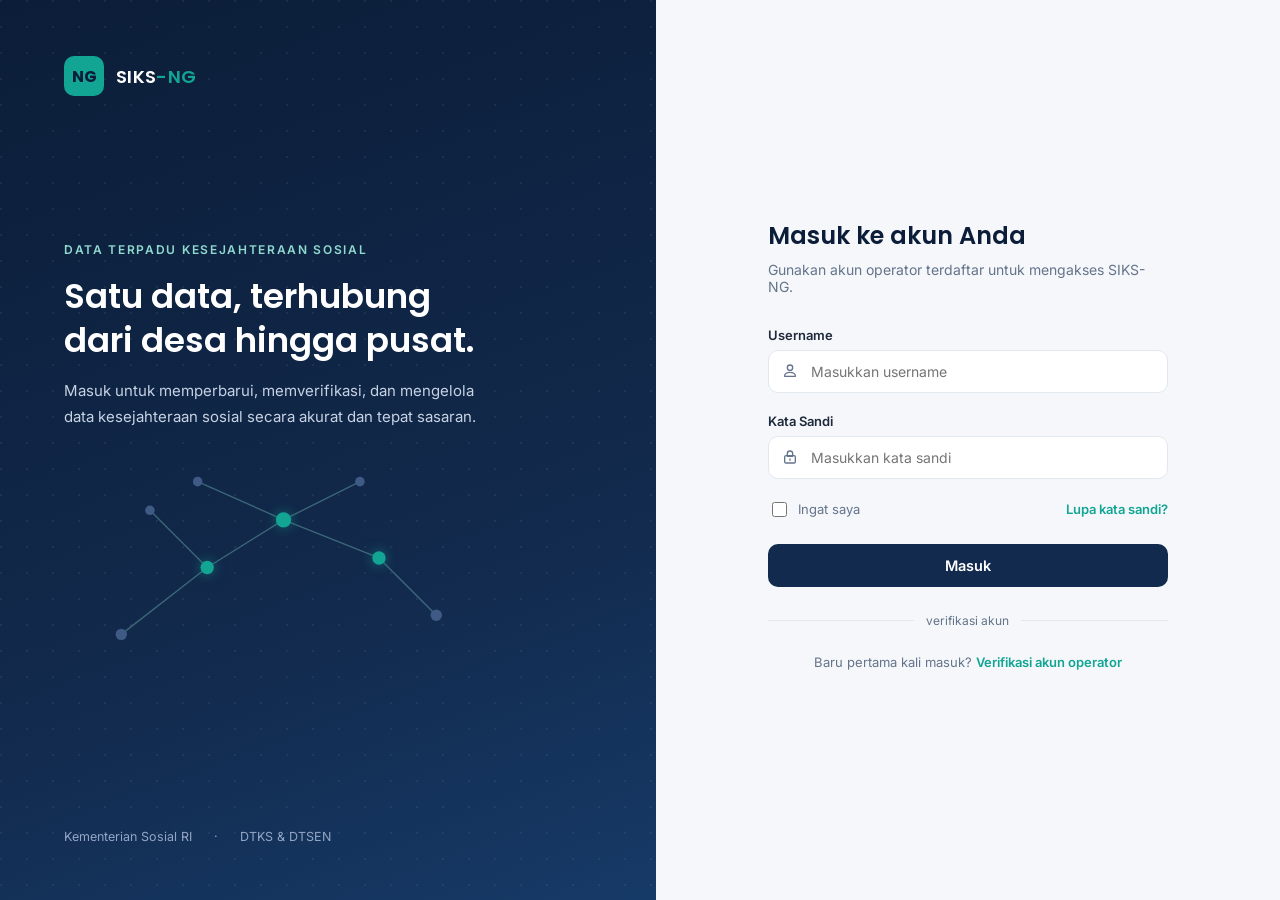
==== index.html @ 84d1fc77 "Rename index (1).html to index.html" ====
<!DOCTYPE html>
<html lang="id">
<head>
<meta charset="UTF-8">
<meta name="viewport" content="width=device-width, initial-scale=1.0">
<title>SIKS-NG | Masuk ke Sistem</title>
<link rel="preconnect" href="https://fonts.googleapis.com">
<link href="https://fonts.googleapis.com/css2?family=Poppins:wght@500;600;700&family=Inter:wght@400;500;600;700&display=swap" rel="stylesheet">
<link rel="stylesheet" href="style.css">
</head>
<body>
<div class="layout">

  <!-- LEFT: brand / civic data-network panel -->
  <div class="panel">
    <div class="brand">
      <div class="brand-mark">NG</div>
      <div class="brand-name">SIKS<span>-NG</span></div>
    </div>

    <div class="panel-copy">
      <div class="eyebrow">Data Terpadu Kesejahteraan Sosial</div>
      <h1>Satu data, terhubung dari desa hingga pusat.</h1>
      <p>Masuk untuk memperbarui, memverifikasi, dan mengelola data kesejahteraan sosial secara akurat dan tepat sasaran.</p>

      <div class="network">
        <svg viewBox="0 0 440 240" xmlns="http://www.w3.org/2000/svg">
          <line class="link" x1="60" y1="190" x2="150" y2="120"/>
          <line class="link" x1="150" y1="120" x2="230" y2="70"/>
          <line class="link" x1="230" y1="70" x2="330" y2="110"/>
          <line class="link" x1="230" y1="70" x2="310" y2="30"/>
          <line class="link" x1="150" y1="120" x2="90" y2="60"/>
          <line class="link" x1="330" y1="110" x2="390" y2="170"/>
          <line class="link" x1="230" y1="70" x2="140" y2="30"/>

          <circle class="node-dim" cx="60" cy="190" r="6"/>
          <circle class="node-dim" cx="90" cy="60" r="5"/>
          <circle class="node-dim" cx="140" cy="30" r="5"/>
          <circle class="node-dim" cx="310" cy="30" r="5"/>
          <circle class="node-dim" cx="390" cy="170" r="6"/>

          <circle class="node" cx="150" cy="120" r="7"/>
          <circle class="node" cx="230" cy="70" r="8"/>
          <circle class="node" cx="330" cy="110" r="7"/>

          <circle class="pulse" cx="230" cy="70" r="4"/>
          <circle class="pulse d2" cx="150" cy="120" r="4"/>
          <circle class="pulse d3" cx="330" cy="110" r="4"/>
        </svg>
      </div>
    </div>

    <div class="foot-note">
      <span>Kementerian Sosial RI</span>
      <span>&middot;</span>
      <span>DTKS &amp; DTSEN</span>
    </div>
  </div>

  <!-- RIGHT: login form -->
  <div class="form-side">
    <div class="card">
      <div class="card-head">
        <h2>Masuk ke akun Anda</h2>
        <p>Gunakan akun operator terdaftar untuk mengakses SIKS-NG.</p>
      </div>

      <div class="error-msg" id="errorMsg">
        <span>Username atau kata sandi yang Anda masukkan salah. Silakan periksa kembali.</span>
      </div>

      <form id="loginForm" novalidate>
        <div class="field">
          <label for="username">Username</label>
          <div class="input-wrap">
            <svg fill="none" stroke="currentColor" stroke-width="2" viewBox="0 0 24 24"><path stroke-linecap="round" stroke-linejoin="round" d="M16 7a4 4 0 11-8 0 4 4 0 018 0zM12 14c-4.4 0-8 2.2-8 5v1h16v-1c0-2.8-3.6-5-8-5z"/></svg>
            <input type="text" id="username" name="username" placeholder="Masukkan username" autocomplete="username" required>
          </div>
        </div>

        <div class="field">
          <label for="password">Kata Sandi</label>
          <div class="input-wrap">
            <svg fill="none" stroke="currentColor" stroke-width="2" viewBox="0 0 24 24"><path stroke-linecap="round" stroke-linejoin="round" d="M12 15v2m-6 4h12a2 2 0 002-2v-7a2 2 0 00-2-2H6a2 2 0 00-2 2v7a2 2 0 002 2zm10-11V7a4 4 0 10-8 0v4h8z"/></svg>
            <input type="password" id="password" name="password" placeholder="Masukkan kata sandi" autocomplete="current-password" required>
          </div>
        </div>

        <div class="row-between">
          <label class="remember">
            <input type="checkbox" id="remember">
            Ingat saya
          </label>
          <a class="link-teal" href="lupa-sandi.html">Lupa kata sandi?</a>
        </div>

        <button type="submit" class="btn-primary">Masuk</button>
      </form>

      <div class="divider">verifikasi akun</div>
      <p class="helper-text">Baru pertama kali masuk? <a class="link-teal" href="verifikasi.html">Verifikasi akun operator</a></p>
    </div>
  </div>

</div>

<script>
  // Front-end only demo behaviour — replace with real auth call.
  document.getElementById('loginForm').addEventListener('submit', function(e){
    e.preventDefault();
    var user = document.getElementById('username').value.trim();
    var pass = document.getElementById('password').value.trim();
    var errorBox = document.getElementById('errorMsg');

    if(user === '' || pass === ''){
      errorBox.classList.add('show');
      return;
    }
    // placeholder success path
    errorBox.classList.remove('show');
    window.location.href = 'dashboard.html';
  });
</script>
</body>
</html>
---- style.css ----
:root{
  --navy:#122A4D;
  --navy-deep:#0B1D38;
  --teal:#12A594;
  --teal-soft:#E4F6F3;
  --bg:#F5F7FA;
  --ink:#1E293B;
  --ink-soft:#64748B;
  --line:#E2E8F0;
  --white:#FFFFFF;
  --radius:14px;
}
*{box-sizing:border-box;}
html,body{margin:0;padding:0;}
body{
  font-family:'Inter',sans-serif;
  background:var(--bg);
  color:var(--ink);
  min-height:100vh;
}
a{color:inherit;}

.layout{
  display:grid;
  grid-template-columns:1.05fr 1fr;
  width:100%;
  min-height:100vh;
}

/* LEFT PANEL — civic data network */
.panel{
  position:relative;
  background:linear-gradient(160deg,var(--navy-deep) 0%,var(--navy) 65%,#163A67 100%);
  color:var(--white);
  padding:56px 64px;
  display:flex;
  flex-direction:column;
  justify-content:space-between;
  overflow:hidden;
}
.panel::before{
  content:"";
  position:absolute;
  inset:0;
  background-image:radial-gradient(circle at 1px 1px, rgba(255,255,255,0.06) 1px, transparent 0);
  background-size:26px 26px;
  pointer-events:none;
}
.brand{display:flex;align-items:center;gap:12px;position:relative;z-index:2;}
.brand-mark{
  width:40px;height:40px;border-radius:10px;background:var(--teal);
  display:flex;align-items:center;justify-content:center;
  font-family:'Poppins',sans-serif;font-weight:700;font-size:16px;color:var(--navy-deep);
}
.brand-name{font-family:'Poppins',sans-serif;font-weight:600;font-size:18px;letter-spacing:0.02em;}
.brand-name span{color:var(--teal);}

.panel-copy{position:relative;z-index:2;max-width:420px;}
.eyebrow{font-size:12px;letter-spacing:0.14em;text-transform:uppercase;color:#8FD9CE;font-weight:600;margin-bottom:18px;}
.panel-copy h1{font-family:'Poppins',sans-serif;font-size:34px;line-height:1.28;font-weight:600;margin:0 0 16px;}
.panel-copy p{font-size:15px;line-height:1.7;color:#C7D2E3;margin:0;}

.network{position:relative;z-index:2;width:100%;max-width:440px;margin-top:24px;}
.network svg{width:100%;height:auto;display:block;}
.node{fill:var(--teal); filter:drop-shadow(0 0 6px rgba(18,165,148,0.55));}
.node-dim{fill:#3E5A85;}
.link{stroke:rgba(143,217,206,0.35); stroke-width:1.4;}
.pulse{fill:none;stroke:var(--teal);stroke-width:2;opacity:0;animation:pulse 3.2s ease-in-out infinite;}
.pulse.d2{animation-delay:1.1s;}
.pulse.d3{animation-delay:2.2s;}
@keyframes pulse{0%{r:4; opacity:0.9;}70%{r:16; opacity:0;}100%{r:16; opacity:0;}}

.foot-note{position:relative;z-index:2;font-size:12.5px;color:#93A5C4;display:flex;gap:22px;}

/* RIGHT PANEL — form */
.form-side{display:flex;align-items:center;justify-content:center;padding:48px 40px;}
.card{width:100%;max-width:400px;}
.card-head{margin-bottom:32px;}
.card-head h2{font-family:'Poppins',sans-serif;font-size:24px;font-weight:600;margin:0 0 8px;color:var(--navy-deep);}
.card-head p{margin:0;font-size:14px;color:var(--ink-soft);}

.field{margin-bottom:20px;}
.field label{display:block;font-size:13px;font-weight:600;color:var(--ink);margin-bottom:7px;}
.input-wrap{position:relative;}
.input-wrap input{
  width:100%;padding:12px 14px 12px 42px;border:1.5px solid var(--line);border-radius:10px;
  font-size:14px;font-family:'Inter',sans-serif;color:var(--ink);background:var(--white);
  transition:border-color .15s ease, box-shadow .15s ease;
}
.input-wrap input:focus{outline:none;border-color:var(--teal);box-shadow:0 0 0 3px var(--teal-soft);}
.input-wrap svg{position:absolute;left:14px;top:50%;transform:translateY(-50%);width:16px;height:16px;color:var(--ink-soft);}

.row-between{display:flex;align-items:center;justify-content:space-between;margin:2px 0 24px;font-size:13px;}
.remember{display:flex;align-items:center;gap:8px;color:var(--ink-soft);}
.remember input{width:15px;height:15px;accent-color:var(--teal);}
.link-teal{color:var(--teal);text-decoration:none;font-weight:600;}
.link-teal:hover{text-decoration:underline;}

.btn-primary{
  width:100%;padding:13px;border:none;border-radius:10px;background:var(--navy);color:var(--white);
  font-family:'Inter',sans-serif;font-weight:600;font-size:14.5px;cursor:pointer;
  transition:background .15s ease, transform .1s ease;
}
.btn-primary:hover{background:var(--navy-deep);}
.btn-primary:active{transform:translateY(1px);}

.divider{display:flex;align-items:center;gap:12px;margin:26px 0;color:var(--ink-soft);font-size:12px;}
.divider::before,.divider::after{content:"";flex:1;height:1px;background:var(--line);}

.helper-text{text-align:center;font-size:13px;color:var(--ink-soft);margin-top:4px;}

.error-msg{
  display:none;align-items:flex-start;gap:8px;background:#FDF1F1;border:1px solid #F3C6C6;color:#B3261E;
  font-size:13px;padding:10px 12px;border-radius:8px;margin-bottom:18px;line-height:1.5;
}
.error-msg.show{display:flex;}

.success-msg{
  display:none;align-items:flex-start;gap:8px;background:var(--teal-soft);border:1px solid #9FE0D6;color:#0B6B5F;
  font-size:13px;padding:10px 12px;border-radius:8px;margin-bottom:18px;line-height:1.5;
}
.success-msg.show{display:flex;}

.otp-row{display:flex;gap:10px;margin-bottom:22px;}
.otp-row input{
  width:100%;text-align:center;font-size:18px;font-weight:600;padding:12px 0;
  border:1.5px solid var(--line);border-radius:10px;font-family:'Inter',sans-serif;color:var(--ink);
}
.otp-row input:focus{outline:none;border-color:var(--teal);box-shadow:0 0 0 3px var(--teal-soft);}

.back-link{display:inline-flex;align-items:center;gap:6px;font-size:13px;color:var(--ink-soft);text-decoration:none;margin-bottom:22px;}
.back-link:hover{color:var(--navy);}

@media (max-width:900px){
  .layout{grid-template-columns:1fr;}
  .panel{display:none;}
  .form-side{padding:32px 20px;}
}
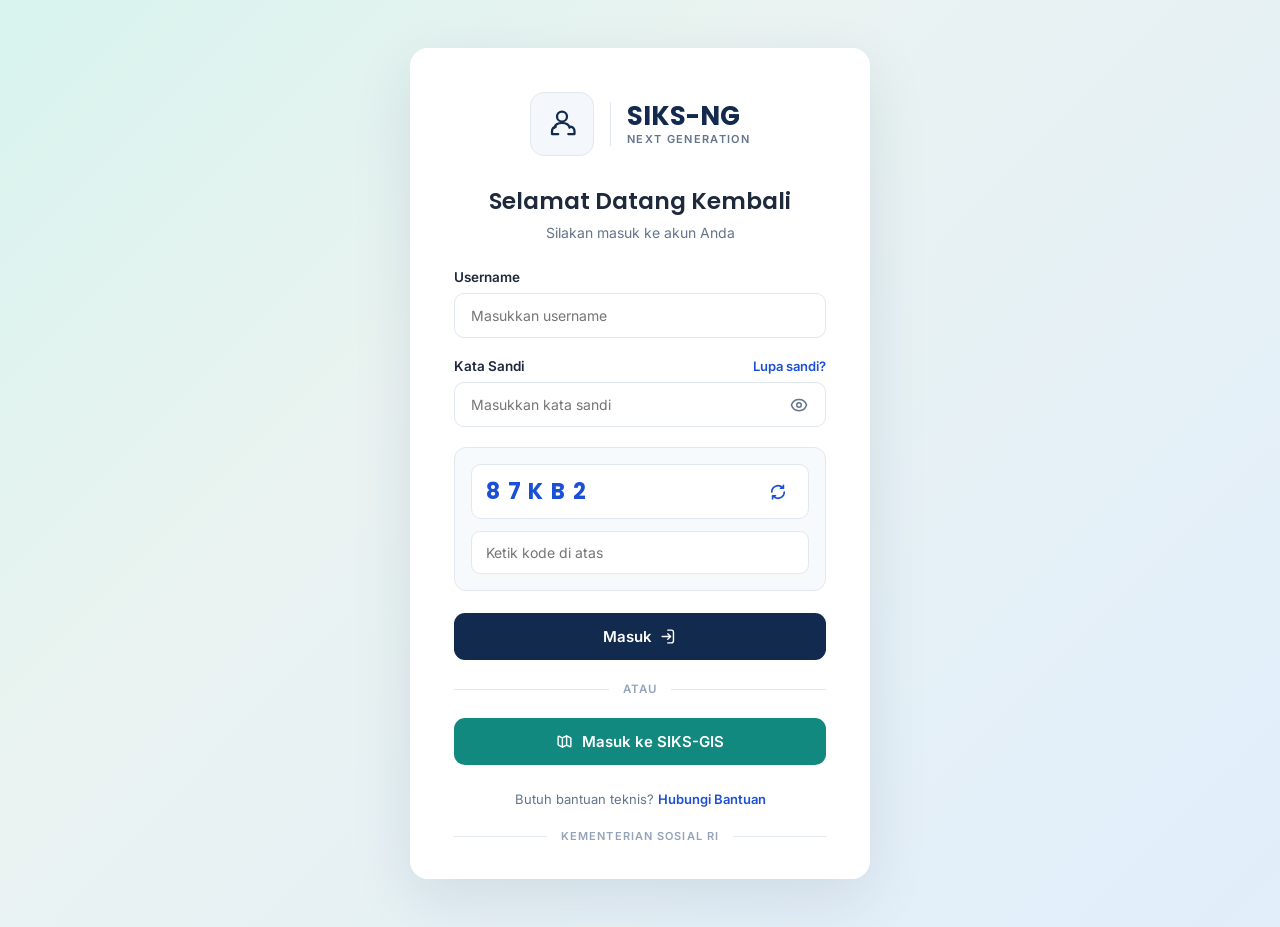
==== commit 1e41ebb7: "Rename index (2).html to index.html" ====
--- a/index.html
+++ b/index.html
@@ -6,119 +6,400 @@
 <title>SIKS-NG | Masuk ke Sistem</title>
 <link rel="preconnect" href="https://fonts.googleapis.com">
 <link href="https://fonts.googleapis.com/css2?family=Poppins:wght@500;600;700&family=Inter:wght@400;500;600;700&display=swap" rel="stylesheet">
-<link rel="stylesheet" href="style.css">
+<style>
+  :root{
+    --navy:#122A4D;
+    --navy-deep:#0B1D38;
+    --blue:#1B4FD8;
+    --teal:#12897E;
+    --teal-deep:#0E6F66;
+    --bg-mint:#D8F3EE;
+    --bg-blue:#E1EEFB;
+    --ink:#1E293B;
+    --ink-soft:#64748B;
+    --line:#E2E8F0;
+    --white:#FFFFFF;
+  }
+  *{box-sizing:border-box;}
+  html,body{margin:0;padding:0;}
+  body{
+    font-family:'Inter',sans-serif;
+    min-height:100vh;
+    background:linear-gradient(135deg, var(--bg-mint) 0%, #EAF3F1 35%, var(--bg-blue) 100%);
+    display:flex;
+    align-items:center;
+    justify-content:center;
+    padding:48px 20px;
+    color:var(--ink);
+  }
+  a{color:inherit;}
+
+  .card{
+    width:100%;
+    max-width:460px;
+    background:var(--white);
+    border-radius:18px;
+    box-shadow:0 20px 60px rgba(18,42,77,0.10);
+    padding:44px 44px 36px;
+  }
+
+  .brand-row{
+    display:flex;
+    align-items:center;
+    gap:16px;
+    justify-content:center;
+    margin-bottom:28px;
+  }
+  .brand-icon{
+    width:64px;height:64px;
+    border-radius:14px;
+    background:#F4F7FB;
+    border:1px solid var(--line);
+    display:flex;align-items:center;justify-content:center;
+    flex-shrink:0;
+  }
+  .brand-icon svg{width:30px;height:30px;color:var(--navy);}
+  .brand-divider{width:1px;height:44px;background:var(--line);}
+  .brand-text-name{
+    font-family:'Poppins',sans-serif;
+    font-weight:700;
+    font-size:26px;
+    color:var(--navy);
+    line-height:1.1;
+  }
+  .brand-text-sub{
+    font-size:11px;
+    letter-spacing:0.12em;
+    color:var(--ink-soft);
+    font-weight:600;
+    margin-top:2px;
+  }
+
+  .headline{
+    text-align:center;
+    margin-bottom:28px;
+  }
+  .headline h1{
+    font-family:'Poppins',sans-serif;
+    font-size:23px;
+    font-weight:600;
+    margin:0 0 6px;
+    color:var(--ink);
+  }
+  .headline p{
+    margin:0;
+    font-size:14px;
+    color:var(--ink-soft);
+  }
+
+  .field{margin-bottom:20px;}
+  .field-head{
+    display:flex;
+    align-items:center;
+    justify-content:space-between;
+    margin-bottom:8px;
+  }
+  .field-head label{
+    font-size:13.5px;
+    font-weight:600;
+    color:var(--ink);
+  }
+  .field-head a{
+    font-size:13px;
+    font-weight:600;
+    color:var(--blue);
+    text-decoration:none;
+  }
+  .field-head a:hover{text-decoration:underline;}
+
+  .input-wrap{position:relative;}
+  .input-wrap input{
+    width:100%;
+    padding:13px 16px;
+    border:1.5px solid var(--line);
+    border-radius:10px;
+    font-size:14px;
+    font-family:'Inter',sans-serif;
+    color:var(--ink);
+    background:var(--white);
+    transition:border-color .15s ease, box-shadow .15s ease;
+  }
+  .input-wrap input:focus{
+    outline:none;
+    border-color:var(--blue);
+    box-shadow:0 0 0 3px rgba(27,79,216,0.12);
+  }
+  .input-wrap.has-icon input{padding-right:44px;}
+  .eye-toggle{
+    position:absolute;
+    right:14px;top:50%;
+    transform:translateY(-50%);
+    background:none;border:none;cursor:pointer;
+    color:var(--ink-soft);
+    display:flex;align-items:center;justify-content:center;
+    padding:4px;
+  }
+  .eye-toggle svg{width:18px;height:18px;}
+
+  .captcha-box{
+    background:#F7FAFC;
+    border:1px solid var(--line);
+    border-radius:12px;
+    padding:16px;
+    margin-bottom:22px;
+  }
+  .captcha-code-row{
+    display:flex;
+    align-items:center;
+    justify-content:space-between;
+    background:var(--white);
+    border:1px solid var(--line);
+    border-radius:10px;
+    padding:10px 14px;
+    margin-bottom:12px;
+  }
+  .captcha-code{
+    font-family:'Poppins',sans-serif;
+    font-weight:700;
+    font-size:22px;
+    letter-spacing:0.35em;
+    color:var(--blue);
+    user-select:none;
+  }
+  .captcha-refresh{
+    background:none;border:none;cursor:pointer;
+    color:var(--blue);
+    display:flex;align-items:center;justify-content:center;
+    padding:6px;
+    transition:transform .3s ease;
+  }
+  .captcha-refresh:hover{transform:rotate(90deg);}
+  .captcha-refresh svg{width:20px;height:20px;}
+  .captcha-box input{
+    width:100%;
+    padding:12px 14px;
+    border:1.5px solid var(--line);
+    border-radius:9px;
+    font-size:14px;
+    font-family:'Inter',sans-serif;
+    color:var(--ink);
+    background:var(--white);
+  }
+  .captcha-box input:focus{
+    outline:none;
+    border-color:var(--blue);
+    box-shadow:0 0 0 3px rgba(27,79,216,0.12);
+  }
+
+  .error-msg{
+    display:none;
+    align-items:flex-start;
+    gap:8px;
+    background:#FDF1F1;
+    border:1px solid #F3C6C6;
+    color:#B3261E;
+    font-size:13px;
+    padding:10px 12px;
+    border-radius:8px;
+    margin-bottom:18px;
+    line-height:1.5;
+  }
+  .error-msg.show{display:flex;}
+
+  .btn-primary{
+    width:100%;
+    padding:14px;
+    border:none;
+    border-radius:11px;
+    background:var(--navy);
+    color:var(--white);
+    font-family:'Inter',sans-serif;
+    font-weight:600;
+    font-size:15px;
+    cursor:pointer;
+    display:flex;align-items:center;justify-content:center;gap:8px;
+    transition:background .15s ease, transform .1s ease;
+  }
+  .btn-primary:hover{background:var(--navy-deep);}
+  .btn-primary:active{transform:translateY(1px);}
+  .btn-primary svg{width:17px;height:17px;}
+
+  .divider{
+    display:flex;align-items:center;gap:14px;
+    margin:22px 0;
+    color:#94A3B8;
+    font-size:11.5px;
+    font-weight:600;
+    letter-spacing:0.08em;
+  }
+  .divider::before,.divider::after{content:"";flex:1;height:1px;background:var(--line);}
+
+  .btn-secondary{
+    width:100%;
+    padding:14px;
+    border:none;
+    border-radius:11px;
+    background:var(--teal);
+    color:var(--white);
+    font-family:'Inter',sans-serif;
+    font-weight:600;
+    font-size:15px;
+    cursor:pointer;
+    display:flex;align-items:center;justify-content:center;gap:9px;
+    transition:background .15s ease, transform .1s ease;
+  }
+  .btn-secondary:hover{background:var(--teal-deep);}
+  .btn-secondary:active{transform:translateY(1px);}
+  .btn-secondary svg{width:17px;height:17px;}
+
+  .helper-text{
+    text-align:center;
+    font-size:13px;
+    color:var(--ink-soft);
+    margin:26px 0 0;
+  }
+  .helper-text a{color:var(--blue);font-weight:600;text-decoration:none;}
+  .helper-text a:hover{text-decoration:underline;}
+
+  .footer-note{
+    display:flex;align-items:center;gap:14px;
+    margin-top:22px;
+    color:#94A3B8;
+    font-size:11px;
+    font-weight:600;
+    letter-spacing:0.1em;
+  }
+  .footer-note::before,.footer-note::after{content:"";flex:1;height:1px;background:var(--line);}
+
+  @media (max-width:520px){
+    .card{padding:32px 24px 28px;}
+  }
+</style>
 </head>
 <body>
-<div class="layout">
-
-  <!-- LEFT: brand / civic data-network panel -->
-  <div class="panel">
-    <div class="brand">
-      <div class="brand-mark">NG</div>
-      <div class="brand-name">SIKS<span>-NG</span></div>
+
+<div class="card">
+
+  <div class="brand-row">
+    <div class="brand-icon">
+      <svg fill="none" stroke="currentColor" stroke-width="1.8" viewBox="0 0 24 24">
+        <path stroke-linecap="round" stroke-linejoin="round" d="M17 20h5v-2a4 4 0 00-3-3.87M9 20H4v-2a4 4 0 013-3.87m5-4.13a4 4 0 100-8 4 4 0 000 8zm6 5c0-2.21-2.686-4-6-4s-6 1.79-6 4"/>
+      </svg>
     </div>
-
-    <div class="panel-copy">
-      <div class="eyebrow">Data Terpadu Kesejahteraan Sosial</div>
-      <h1>Satu data, terhubung dari desa hingga pusat.</h1>
-      <p>Masuk untuk memperbarui, memverifikasi, dan mengelola data kesejahteraan sosial secara akurat dan tepat sasaran.</p>
-
-      <div class="network">
-        <svg viewBox="0 0 440 240" xmlns="http://www.w3.org/2000/svg">
-          <line class="link" x1="60" y1="190" x2="150" y2="120"/>
-          <line class="link" x1="150" y1="120" x2="230" y2="70"/>
-          <line class="link" x1="230" y1="70" x2="330" y2="110"/>
-          <line class="link" x1="230" y1="70" x2="310" y2="30"/>
-          <line class="link" x1="150" y1="120" x2="90" y2="60"/>
-          <line class="link" x1="330" y1="110" x2="390" y2="170"/>
-          <line class="link" x1="230" y1="70" x2="140" y2="30"/>
-
-          <circle class="node-dim" cx="60" cy="190" r="6"/>
-          <circle class="node-dim" cx="90" cy="60" r="5"/>
-          <circle class="node-dim" cx="140" cy="30" r="5"/>
-          <circle class="node-dim" cx="310" cy="30" r="5"/>
-          <circle class="node-dim" cx="390" cy="170" r="6"/>
-
-          <circle class="node" cx="150" cy="120" r="7"/>
-          <circle class="node" cx="230" cy="70" r="8"/>
-          <circle class="node" cx="330" cy="110" r="7"/>
-
-          <circle class="pulse" cx="230" cy="70" r="4"/>
-          <circle class="pulse d2" cx="150" cy="120" r="4"/>
-          <circle class="pulse d3" cx="330" cy="110" r="4"/>
-        </svg>
+    <div class="brand-divider"></div>
+    <div>
+      <div class="brand-text-name">SIKS-NG</div>
+      <div class="brand-text-sub">NEXT GENERATION</div>
+    </div>
+  </div>
+
+  <div class="headline">
+    <h1>Selamat Datang Kembali</h1>
+    <p>Silakan masuk ke akun Anda</p>
+  </div>
+
+  <div class="error-msg" id="errorMsg">
+    <span>Username, kata sandi, atau kode verifikasi salah. Silakan periksa kembali.</span>
+  </div>
+
+  <form id="loginForm" novalidate>
+    <div class="field">
+      <div class="field-head">
+        <label for="username">Username</label>
+      </div>
+      <div class="input-wrap">
+        <input type="text" id="username" name="username" placeholder="Masukkan username" autocomplete="username" required>
       </div>
     </div>
 
-    <div class="foot-note">
-      <span>Kementerian Sosial RI</span>
-      <span>&middot;</span>
-      <span>DTKS &amp; DTSEN</span>
+    <div class="field">
+      <div class="field-head">
+        <label for="password">Kata Sandi</label>
+        <a href="lupa-sandi.html">Lupa sandi?</a>
+      </div>
+      <div class="input-wrap has-icon">
+        <input type="password" id="password" name="password" placeholder="Masukkan kata sandi" autocomplete="current-password" required>
+        <button type="button" class="eye-toggle" id="eyeToggle" aria-label="Tampilkan kata sandi">
+          <svg fill="none" stroke="currentColor" stroke-width="2" viewBox="0 0 24 24" id="eyeIcon">
+            <path stroke-linecap="round" stroke-linejoin="round" d="M2.036 12.322a1.012 1.012 0 010-.639C3.423 7.51 7.36 4.5 12 4.5c4.638 0 8.573 3.007 9.963 7.178.07.207.07.431 0 .639C20.577 16.49 16.64 19.5 12 19.5c-4.638 0-8.573-3.007-9.963-7.178z"/>
+            <circle cx="12" cy="12" r="3"/>
+          </svg>
+        </button>
+      </div>
     </div>
-  </div>
-
-  <!-- RIGHT: login form -->
-  <div class="form-side">
-    <div class="card">
-      <div class="card-head">
-        <h2>Masuk ke akun Anda</h2>
-        <p>Gunakan akun operator terdaftar untuk mengakses SIKS-NG.</p>
+
+    <div class="captcha-box">
+      <div class="captcha-code-row">
+        <span class="captcha-code" id="captchaCode">87KB2</span>
+        <button type="button" class="captcha-refresh" id="captchaRefresh" aria-label="Muat ulang kode">
+          <svg fill="none" stroke="currentColor" stroke-width="2" viewBox="0 0 24 24">
+            <path stroke-linecap="round" stroke-linejoin="round" d="M4.5 12a7.5 7.5 0 0113-5.1M19.5 12a7.5 7.5 0 01-13 5.1M18.5 4v3.5H15M5.5 20v-3.5H9"/>
+          </svg>
+        </button>
       </div>
-
-      <div class="error-msg" id="errorMsg">
-        <span>Username atau kata sandi yang Anda masukkan salah. Silakan periksa kembali.</span>
-      </div>
-
-      <form id="loginForm" novalidate>
-        <div class="field">
-          <label for="username">Username</label>
-          <div class="input-wrap">
-            <svg fill="none" stroke="currentColor" stroke-width="2" viewBox="0 0 24 24"><path stroke-linecap="round" stroke-linejoin="round" d="M16 7a4 4 0 11-8 0 4 4 0 018 0zM12 14c-4.4 0-8 2.2-8 5v1h16v-1c0-2.8-3.6-5-8-5z"/></svg>
-            <input type="text" id="username" name="username" placeholder="Masukkan username" autocomplete="username" required>
-          </div>
-        </div>
-
-        <div class="field">
-          <label for="password">Kata Sandi</label>
-          <div class="input-wrap">
-            <svg fill="none" stroke="currentColor" stroke-width="2" viewBox="0 0 24 24"><path stroke-linecap="round" stroke-linejoin="round" d="M12 15v2m-6 4h12a2 2 0 002-2v-7a2 2 0 00-2-2H6a2 2 0 00-2 2v7a2 2 0 002 2zm10-11V7a4 4 0 10-8 0v4h8z"/></svg>
-            <input type="password" id="password" name="password" placeholder="Masukkan kata sandi" autocomplete="current-password" required>
-          </div>
-        </div>
-
-        <div class="row-between">
-          <label class="remember">
-            <input type="checkbox" id="remember">
-            Ingat saya
-          </label>
-          <a class="link-teal" href="lupa-sandi.html">Lupa kata sandi?</a>
-        </div>
-
-        <button type="submit" class="btn-primary">Masuk</button>
-      </form>
-
-      <div class="divider">verifikasi akun</div>
-      <p class="helper-text">Baru pertama kali masuk? <a class="link-teal" href="verifikasi.html">Verifikasi akun operator</a></p>
+      <input type="text" id="captchaInput" placeholder="Ketik kode di atas" autocomplete="off" required>
     </div>
-  </div>
-
+
+    <button type="submit" class="btn-primary">
+      Masuk
+      <svg fill="none" stroke="currentColor" stroke-width="2" viewBox="0 0 24 24"><path stroke-linecap="round" stroke-linejoin="round" d="M11 16l4-4m0 0l-4-4m4 4H3m8-9h5a3 3 0 013 3v12a3 3 0 01-3 3h-5"/></svg>
+    </button>
+  </form>
+
+  <div class="divider">ATAU</div>
+
+  <button type="button" class="btn-secondary" id="gisBtn">
+    <svg fill="none" stroke="currentColor" stroke-width="2" viewBox="0 0 24 24"><path stroke-linecap="round" stroke-linejoin="round" d="M9 20l-5.447-2.724A1 1 0 013 16.382V5.618a1 1 0 011.447-.894L9 7m0 13l6-3m-6 3V7m6 10l4.553 2.276A1 1 0 0021 18.382V7.618a1 1 0 00-.553-.894L15 4m0 13V4m0 0L9 7"/></svg>
+    Masuk ke SIKS-GIS
+  </button>
+
+  <p class="helper-text">Butuh bantuan teknis? <a href="#">Hubungi Bantuan</a></p>
+
+  <div class="footer-note">KEMENTERIAN SOSIAL RI</div>
 </div>
 
 <script>
-  // Front-end only demo behaviour — replace with real auth call.
+  // Simple captcha generator — demo only, not real spam protection.
+  var chars = 'ABCDEFGHJKLMNPQRSTUVWXYZ23456789';
+  function generateCaptcha(){
+    var code = '';
+    for(var i=0;i<5;i++){
+      code += chars.charAt(Math.floor(Math.random()*chars.length));
+    }
+    document.getElementById('captchaCode').textContent = code;
+  }
+
+  document.getElementById('captchaRefresh').addEventListener('click', function(){
+    generateCaptcha();
+    document.getElementById('captchaInput').value = '';
+  });
+
+  document.getElementById('eyeToggle').addEventListener('click', function(){
+    var pass = document.getElementById('password');
+    var isHidden = pass.type === 'password';
+    pass.type = isHidden ? 'text' : 'password';
+  });
+
+  document.getElementById('gisBtn').addEventListener('click', function(){
+    alert('Modul SIKS-GIS belum tersedia pada simulasi ini.');
+  });
+
   document.getElementById('loginForm').addEventListener('submit', function(e){
     e.preventDefault();
     var user = document.getElementById('username').value.trim();
     var pass = document.getElementById('password').value.trim();
+    var captchaInput = document.getElementById('captchaInput').value.trim().toUpperCase();
+    var captchaCode = document.getElementById('captchaCode').textContent;
     var errorBox = document.getElementById('errorMsg');
 
-    if(user === '' || pass === ''){
+    if(user === '' || pass === '' || captchaInput !== captchaCode){
       errorBox.classList.add('show');
+      generateCaptcha();
+      document.getElementById('captchaInput').value = '';
       return;
     }
-    // placeholder success path
     errorBox.classList.remove('show');
-    window.location.href = 'dashboard.html';
+    window.location.href = 'verifikasi.html';
   });
 </script>
 </body>
